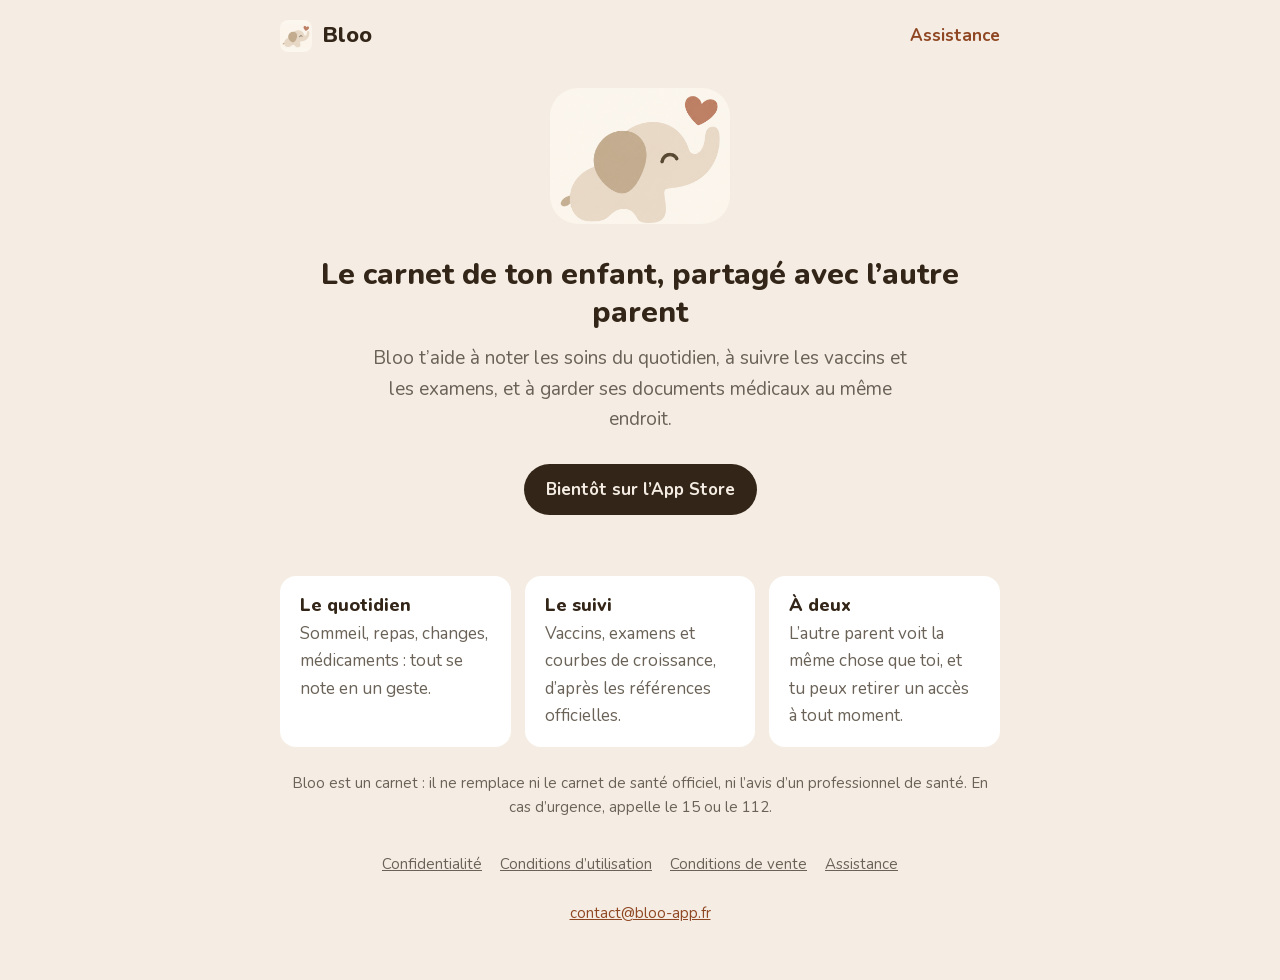
==== index.html @ 546bbcdc "Site régénéré depuis b61805d52cd14c21e95bcbd4407bd3e34fe9d1eb louisleclerc0108-hub/bloo@b61805d52cd1" ====
<!doctype html>
<html lang="fr">
<head>
<meta charset="utf-8">
<meta name="viewport" content="width=device-width, initial-scale=1">
<title>Bloo — le carnet de ton enfant</title>
<meta name="description" content="Bloo, le carnet de ton enfant : soins du quotidien, vaccins, examens et documents, partagés avec l’autre parent.">
<link rel="icon" type="image/png" href="/img/icone.png">
<link rel="apple-touch-icon" href="/img/icone.png">
<link rel="stylesheet" href="/style.css">
</head>
<body class="home">
<header class="top">
  <a class="brand" href="/"><img src="/img/icone.png" alt="" width="32" height="32"> Bloo</a>
  <a class="top-link" href="/assistance/">Assistance</a>
</header>
<main>
<section class="hero">
  <img class="mascot" src="/img/bloo.png" alt="Bloo, la mascotte de l’application" width="220" height="220">
  <h1>Le carnet de ton enfant, partagé avec l’autre parent</h1>
  <p class="lead">Bloo t’aide à noter les soins du quotidien, à suivre les vaccins et les examens, et à garder ses documents médicaux au même endroit.</p>
  <p class="store"><span class="badge" aria-disabled="true">Bientôt sur l’App Store</span></p>
</section>

<section class="features">
  <div class="card">
    <h2>Le quotidien</h2>
    <p>Sommeil, repas, changes, médicaments : tout se note en un geste.</p>
  </div>
  <div class="card">
    <h2>Le suivi</h2>
    <p>Vaccins, examens et courbes de croissance, d’après les références officielles.</p>
  </div>
  <div class="card">
    <h2>À deux</h2>
    <p>L’autre parent voit la même chose que toi, et tu peux retirer un accès à tout moment.</p>
  </div>
</section>

<p class="note">Bloo est un carnet : il ne remplace ni le carnet de santé officiel, ni l’avis d’un professionnel de santé. En cas d’urgence, appelle le 15 ou le 112.</p>

</main>
<footer>
  <nav aria-label="Informations légales">
    <a href="/confidentialite/">Confidentialité</a>
    <a href="/cgu/">Conditions d’utilisation</a>
    <a href="/cgv/">Conditions de vente</a>
    <a href="/assistance/">Assistance</a>
  </nav>
  <p><a href="mailto:contact@bloo-app.fr">contact@bloo-app.fr</a></p>
</footer>
</body>
</html>
---- style.css ----
/* Couleurs reprises de lib/theme/bloo_colors.dart (BlooColors.day / .night). */

@font-face { font-family: Nunito; font-weight: 400; font-display: swap; src: url(/fonts/Nunito-Regular.ttf) format("truetype"); }
@font-face { font-family: Nunito; font-weight: 700; font-display: swap; src: url(/fonts/Nunito-Bold.ttf) format("truetype"); }
@font-face { font-family: Nunito; font-weight: 800; font-display: swap; src: url(/fonts/Nunito-ExtraBold.ttf) format("truetype"); }

:root {
  --page: #F5EDE3;
  --surface: #FFFFFF;
  --surface-alt: #FBF8F3;
  --ink: #332618;
  --ink-muted: #6A6257;
  --accent: #8F4622;
  --line: #E5DCCF;
  --callout: #F5E6CC;
  --callout-ink: #6E4513;
  color-scheme: light dark;
}

@media (prefers-color-scheme: dark) {
  :root {
    --page: #1E2635;
    --surface: #283244;
    --surface-alt: #232C3C;
    --ink: #F2F0EC;
    --ink-muted: #B9B4AB;
    --accent: #E9A27C;
    --line: #3A4558;
    --callout: #3D3424;
    --callout-ink: #F0D7A8;
  }
}

* { box-sizing: border-box; }

body {
  margin: 0;
  background: var(--page);
  color: var(--ink);
  font: 400 17px/1.6 Nunito, system-ui, -apple-system, sans-serif;
  -webkit-text-size-adjust: 100%;
}

a { color: var(--accent); }
a:focus-visible { outline: 2px solid var(--accent); outline-offset: 3px; border-radius: 4px; }

.top, main, footer { max-width: 760px; margin: 0 auto; padding: 0 20px; }

.top {
  display: flex; align-items: center; justify-content: space-between;
  min-height: 72px;
}
.brand {
  display: inline-flex; align-items: center; gap: 10px;
  color: var(--ink); text-decoration: none;
  font-weight: 800; font-size: 22px;
}
.brand img { border-radius: 8px; }
.top-link { font-weight: 700; text-decoration: none; padding: 12px 0; }

h1, h2, h3 { line-height: 1.25; font-weight: 800; }
h1 { font-size: 30px; margin: 24px 0 12px; }
h2 { font-size: 21px; margin: 36px 0 8px; }
h3 { font-size: 18px; margin: 24px 0 6px; }

/* Accueil */
.hero { text-align: center; padding: 16px 0 8px; }
.mascot { width: 180px; height: auto; border-radius: 28px; }
.lead { font-size: 19px; color: var(--ink-muted); max-width: 560px; margin: 0 auto; }
.badge {
  display: inline-block; margin-top: 12px; padding: 12px 22px;
  border-radius: 999px; background: var(--ink); color: var(--page);
  font-weight: 700;
}
.features { display: grid; gap: 14px; margin: 36px 0 24px; }
@media (min-width: 640px) { .features { grid-template-columns: repeat(3, 1fr); } }
.card { background: var(--surface); border-radius: 16px; padding: 18px 20px; }
.card h2 { margin: 0 0 4px; font-size: 18px; }
.card p { margin: 0; color: var(--ink-muted); }
.note { font-size: 15px; color: var(--ink-muted); text-align: center; }

/* Textes légaux et assistance */
.legal { background: var(--surface); border-radius: 16px; padding: 8px 24px 24px; margin: 8px 0 24px; }
@media (max-width: 480px) { .legal { padding: 4px 16px 16px; } }
.legal blockquote {
  margin: 16px 0; padding: 12px 16px; border-radius: 12px;
  background: var(--callout); color: var(--callout-ink);
}
.legal blockquote p { margin: 0; }
.legal ul { padding-left: 22px; }
.legal li { margin: 4px 0; }
.legal li:has(> input[type="checkbox"]) { list-style: none; margin-left: -22px; }
.legal table { width: 100%; border-collapse: collapse; margin: 12px 0; font-size: 15px; display: block; overflow-x: auto; }
.legal th, .legal td { text-align: left; vertical-align: top; padding: 8px 10px; border-bottom: 1px solid var(--line); }
.legal th { background: var(--surface-alt); }
.legal hr { border: 0; border-top: 1px solid var(--line); margin: 24px 0; }
.contact { font-size: 22px; font-weight: 800; }

footer { padding-top: 8px; padding-bottom: 40px; font-size: 15px; color: var(--ink-muted); text-align: center; }
footer nav { display: flex; flex-wrap: wrap; justify-content: center; gap: 4px 18px; }
footer nav a { display: inline-block; padding: 10px 0; color: var(--ink-muted); }
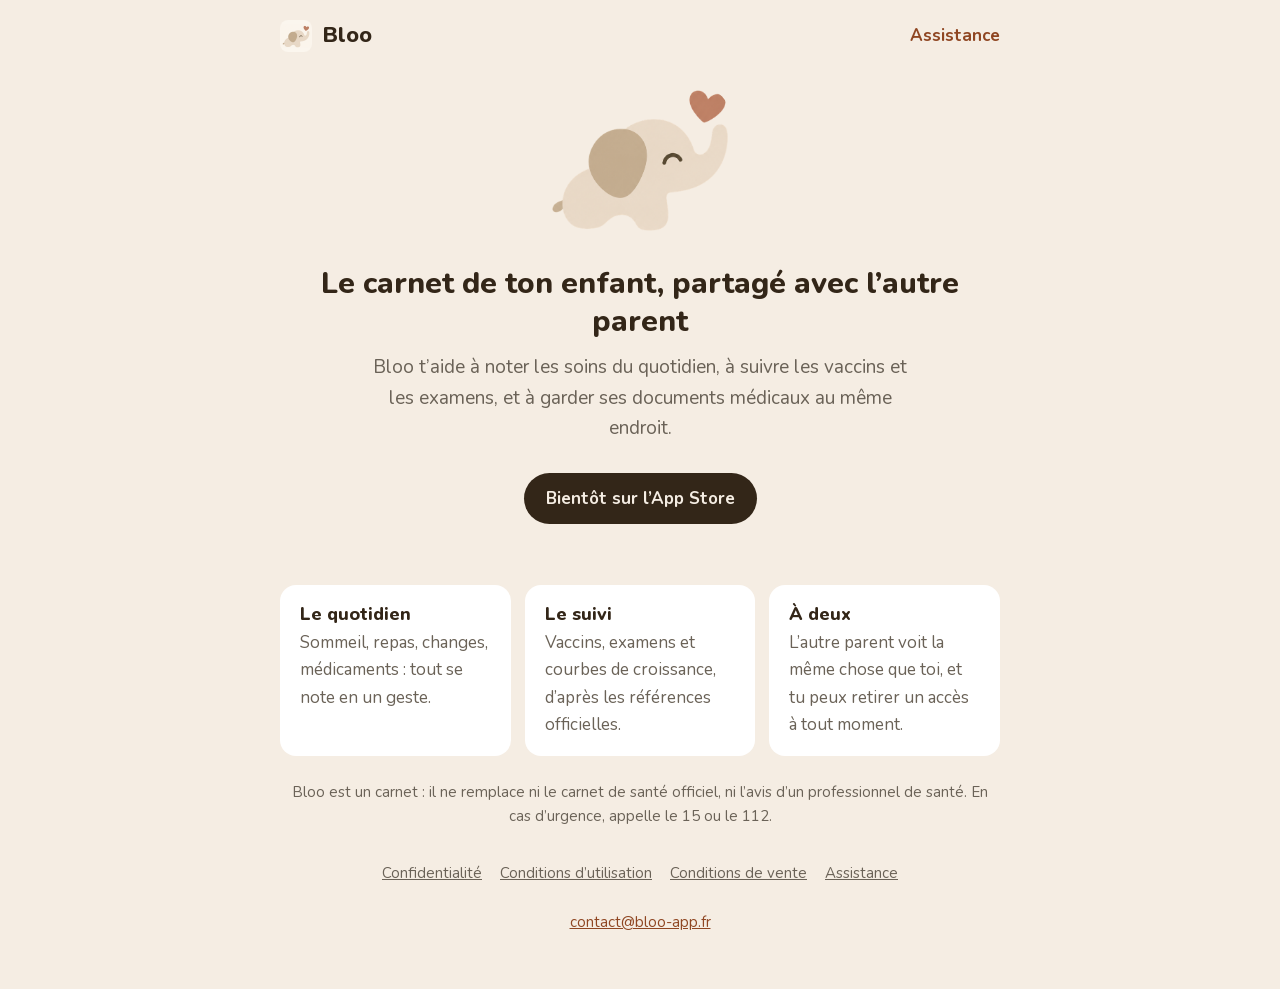
==== commit 137cd8ac: "Site régénéré depuis c00851fa2ab91ff968586b5a0da62f5aacfb15e6 louisleclerc0108-hub/bloo@c00851fa2ab9" ====
--- a/index.html
+++ b/index.html
@@ -3,7 +3,7 @@
 <head>
 <meta charset="utf-8">
 <meta name="viewport" content="width=device-width, initial-scale=1">
-<title>Bloo — le carnet de ton enfant</title>
+<title>Bloo, le carnet de ton enfant</title>
 <meta name="description" content="Bloo, le carnet de ton enfant : soins du quotidien, vaccins, examens et documents, partagés avec l’autre parent.">
 <link rel="icon" type="image/png" href="/img/icone.png">
 <link rel="apple-touch-icon" href="/img/icone.png">
